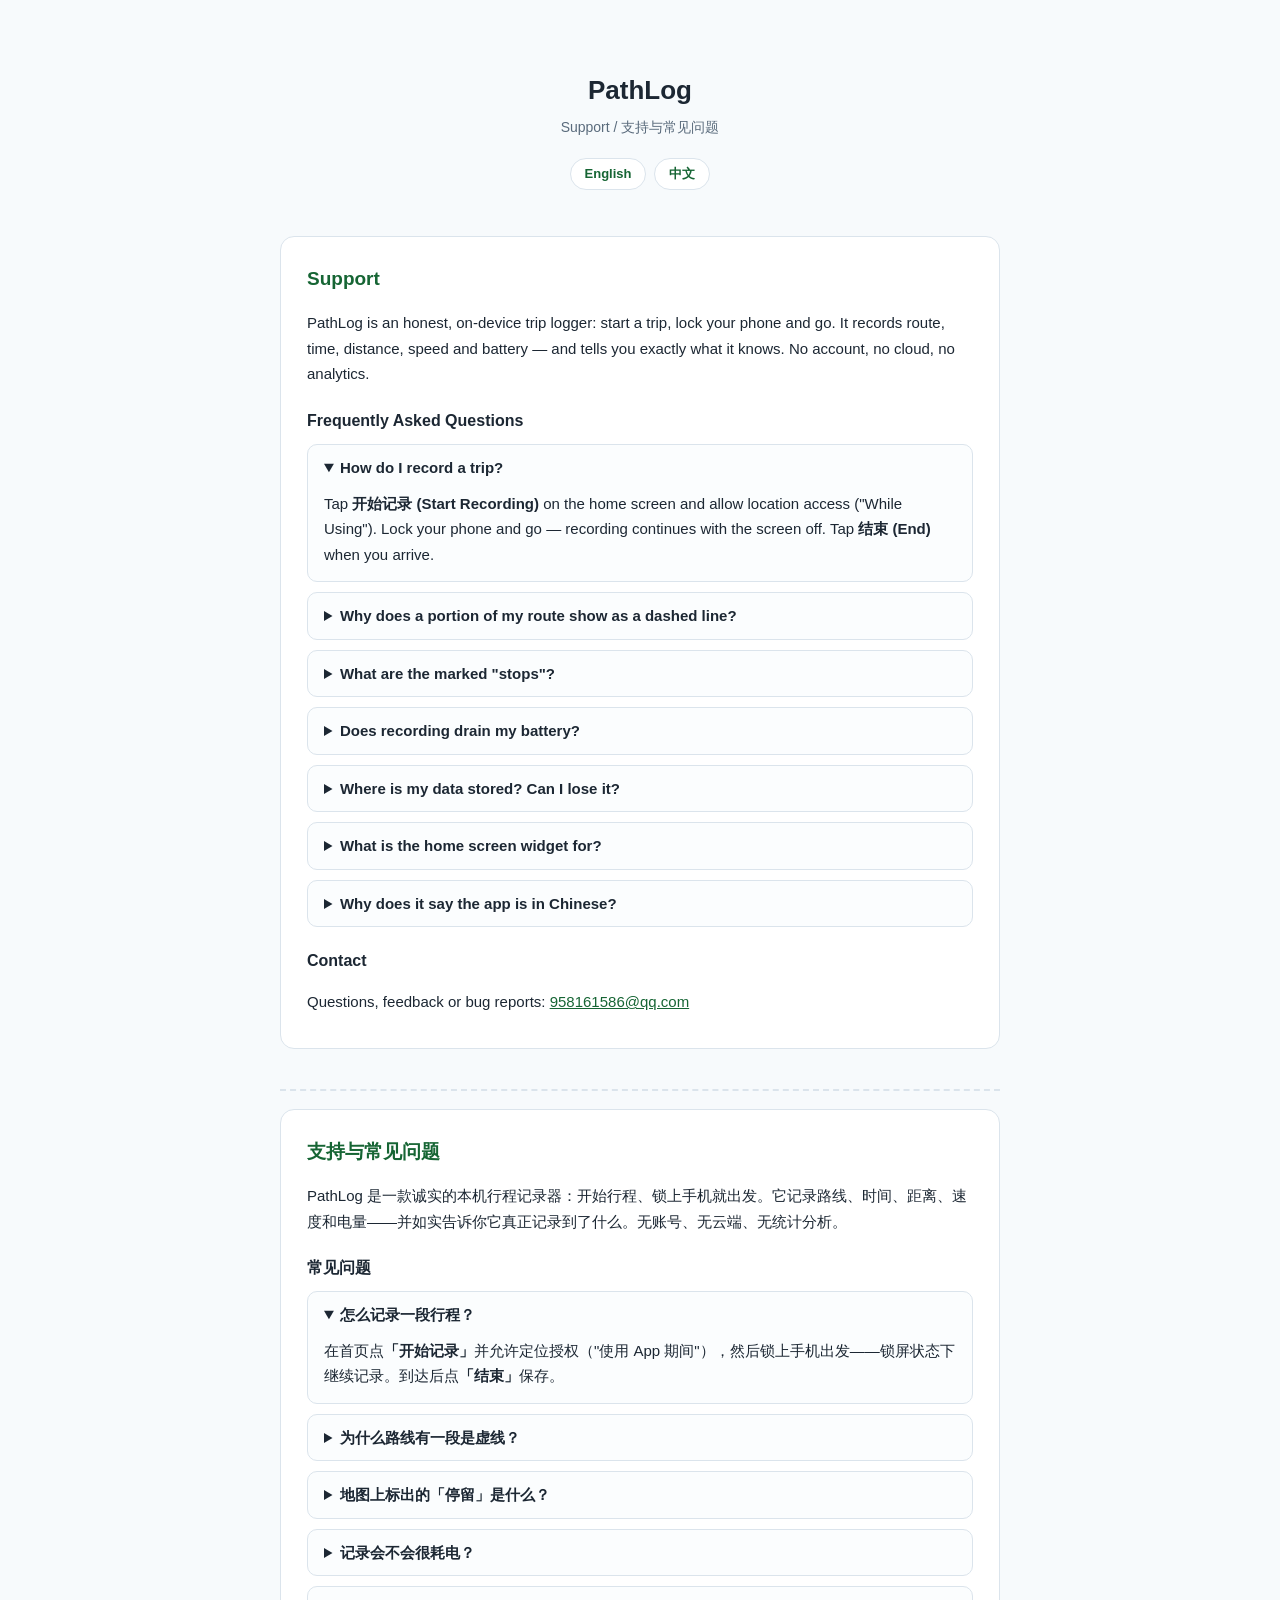
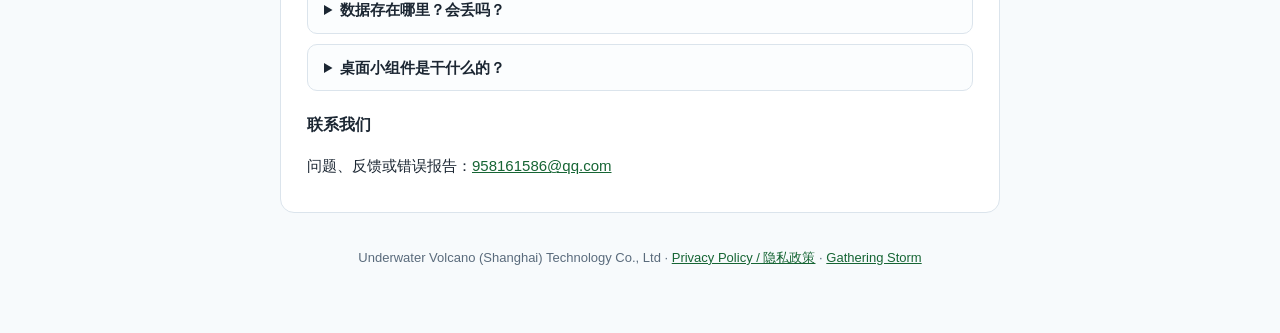
==== pathlog/support.html @ 586e4e6e "Add PathLog privacy policy and support pages" ====
<!DOCTYPE html>
<html lang="en">
<head>
<meta charset="UTF-8">
<meta name="viewport" content="width=device-width, initial-scale=1.0">
<title>Support — PathLog</title>
<style>
  :root { --ink:#1c2733; --muted:#5a6b7c; --accent:#166534; --line:#dbe4ec; --bg:#f7fafc; }
  * { box-sizing: border-box; }
  body { margin:0; font-family:-apple-system,"SF Pro Text","PingFang SC","Helvetica Neue",Arial,sans-serif; color:var(--ink); background:var(--bg); line-height:1.7; }
  .wrap { max-width:760px; margin:0 auto; padding:24px 20px 64px; }
  header.app { text-align:center; padding:36px 0 20px; }
  header.app h1 { font-size:26px; margin:8px 0 4px; }
  header.app p.sub { color:var(--muted); margin:0; font-size:14px; }
  .lang-switch { display:flex; gap:8px; justify-content:center; margin:18px 0 8px; }
  .lang-switch a { text-decoration:none; font-size:13px; font-weight:600; color:var(--accent); border:1px solid var(--line); border-radius:999px; padding:4px 14px; background:#fff; }
  section.card { background:#fff; border:1px solid var(--line); border-radius:14px; padding:26px 26px 18px; margin-top:18px; }
  section.card h2 { font-size:19px; margin:0 0 12px; color:var(--accent); }
  section.card h3 { font-size:16px; margin:20px 0 6px; }
  section.card p, section.card li { font-size:15px; }
  ul { padding-left:22px; }
  details { border:1px solid var(--line); border-radius:10px; padding:10px 16px; margin:10px 0; background:#fbfdfe; }
  details summary { font-weight:600; font-size:15px; cursor:pointer; }
  details p { margin:10px 0 4px; }
  a { color:var(--accent); }
  footer { text-align:center; color:var(--muted); font-size:13px; margin-top:34px; }
  hr.divider { border:none; border-top:2px dashed var(--line); margin:40px 0 8px; }
</style>
</head>
<body>
<div class="wrap">

  <header class="app">
    <h1>PathLog</h1>
    <p class="sub">Support / 支持与常见问题</p>
    <nav class="lang-switch">
      <a href="#english">English</a>
      <a href="#chinese">中文</a>
    </nav>
  </header>

  <!-- ===================== ENGLISH ===================== -->
  <section class="card" id="english">
    <h2>Support</h2>
    <p>PathLog is an honest, on-device trip logger: start a trip, lock your phone and go.
    It records route, time, distance, speed and battery — and tells you exactly what it knows.
    No account, no cloud, no analytics.</p>

    <h3>Frequently Asked Questions</h3>

    <details open>
      <summary>How do I record a trip?</summary>
      <p>Tap <strong>开始记录 (Start Recording)</strong> on the home screen and allow location access ("While Using"). Lock your phone and go — recording continues with the screen off. Tap <strong>结束 (End)</strong> when you arrive.</p>
    </details>

    <details>
      <summary>Why does a portion of my route show as a dashed line?</summary>
      <p>That is an honest gap: GPS signal was lost or too imprecise for that stretch. PathLog never invents a route — distances and speeds only count where real location samples exist.</p>
    </details>

    <details>
      <summary>What are the marked "stops"?</summary>
      <p>When several precise samples stay within a small range for a few minutes, PathLog marks a <em>likely</em> stop. Stops are estimates and are labeled as such — they are never presented as confirmed facts.</p>
    </details>

    <details>
      <summary>Does recording drain my battery?</summary>
      <p>Continuous GPS uses more power than normal use. PathLog only requests location while a trip is running and stops immediately when you end it. Battery level is shown alongside your route so you can see the real cost of each trip.</p>
    </details>

    <details>
      <summary>Where is my data stored? Can I lose it?</summary>
      <p>Entirely on your device — there is no account and no server. Deleting the app deletes all trips, so keep that in mind. Backups depend on your device's own backup settings; PathLog does not upload anything.</p>
    </details>

    <details>
      <summary>What is the home screen widget for?</summary>
      <p>The widget starts a recording and opens your trips. The lock screen Live Activity and Dynamic Island show live status — duration, distance and recent speed — while a trip is running.</p>
    </details>

    <details>
      <summary>Why does it say the app is in Chinese?</summary>
      <p>The current version's interface is in Chinese; an English interface is planned for an upcoming update. The review steps above map the few buttons you need.</p>
    </details>

    <h3>Contact</h3>
    <p>Questions, feedback or bug reports:
    <a href="mailto:958161586@qq.com">958161586@qq.com</a></p>
  </section>

  <hr class="divider">

  <!-- ===================== CHINESE ===================== -->
  <section class="card" id="chinese">
    <h2>支持与常见问题</h2>
    <p>PathLog 是一款诚实的本机行程记录器：开始行程、锁上手机就出发。它记录路线、时间、距离、速度和电量——并如实告诉你它真正记录到了什么。无账号、无云端、无统计分析。</p>

    <h3>常见问题</h3>

    <details open>
      <summary>怎么记录一段行程？</summary>
      <p>在首页点<strong>「开始记录」</strong>并允许定位授权（"使用 App 期间"），然后锁上手机出发——锁屏状态下继续记录。到达后点<strong>「结束」</strong>保存。</p>
    </details>

    <details>
      <summary>为什么路线有一段是虚线？</summary>
      <p>那是诚实的空白：这段 GPS 信号丢失或精度太差。PathLog 绝不编造路线——距离和速度只按真实定位样本计算。</p>
    </details>

    <details>
      <summary>地图上标出的「停留」是什么？</summary>
      <p>当多个较精确的定位样本在小的范围内持续几分钟，PathLog 会标记一个<strong>疑似</strong>停留。停留是推测，界面会明确标注——不会被当成确定的事实。</p>
    </details>

    <details>
      <summary>记录会不会很耗电？</summary>
      <p>持续定位比日常使用更耗电。PathLog 只在行程进行中请求定位，行程结束立即停止。地图上会显示行程中记录到的电量，每次行程的真实开销一目了然。</p>
    </details>

    <details>
      <summary>数据存在哪里？会丢吗？</summary>
      <p>完全存在你的设备上——没有账号，也没有服务器。删除 App 会删除全部行程，请留意。备份取决于你设备自身的备份设置；PathLog 不上传任何东西。</p>
    </details>

    <details>
      <summary>桌面小组件是干什么的？</summary>
      <p>小组件可以开始记录并打开行程列表。行程进行中，锁屏实时活动和灵动岛会显示状态——用时、距离和最近区间速度。</p>
    </details>

    <h3>联系我们</h3>
    <p>问题、反馈或错误报告：<a href="mailto:958161586@qq.com">958161586@qq.com</a></p>
  </section>

  <footer>
    Underwater Volcano (Shanghai) Technology Co., Ltd ·
    <a href="index.html">Privacy Policy / 隐私政策</a> ·
    <a href="../">Gathering Storm</a>
  </footer>

</div>
</body>
</html>
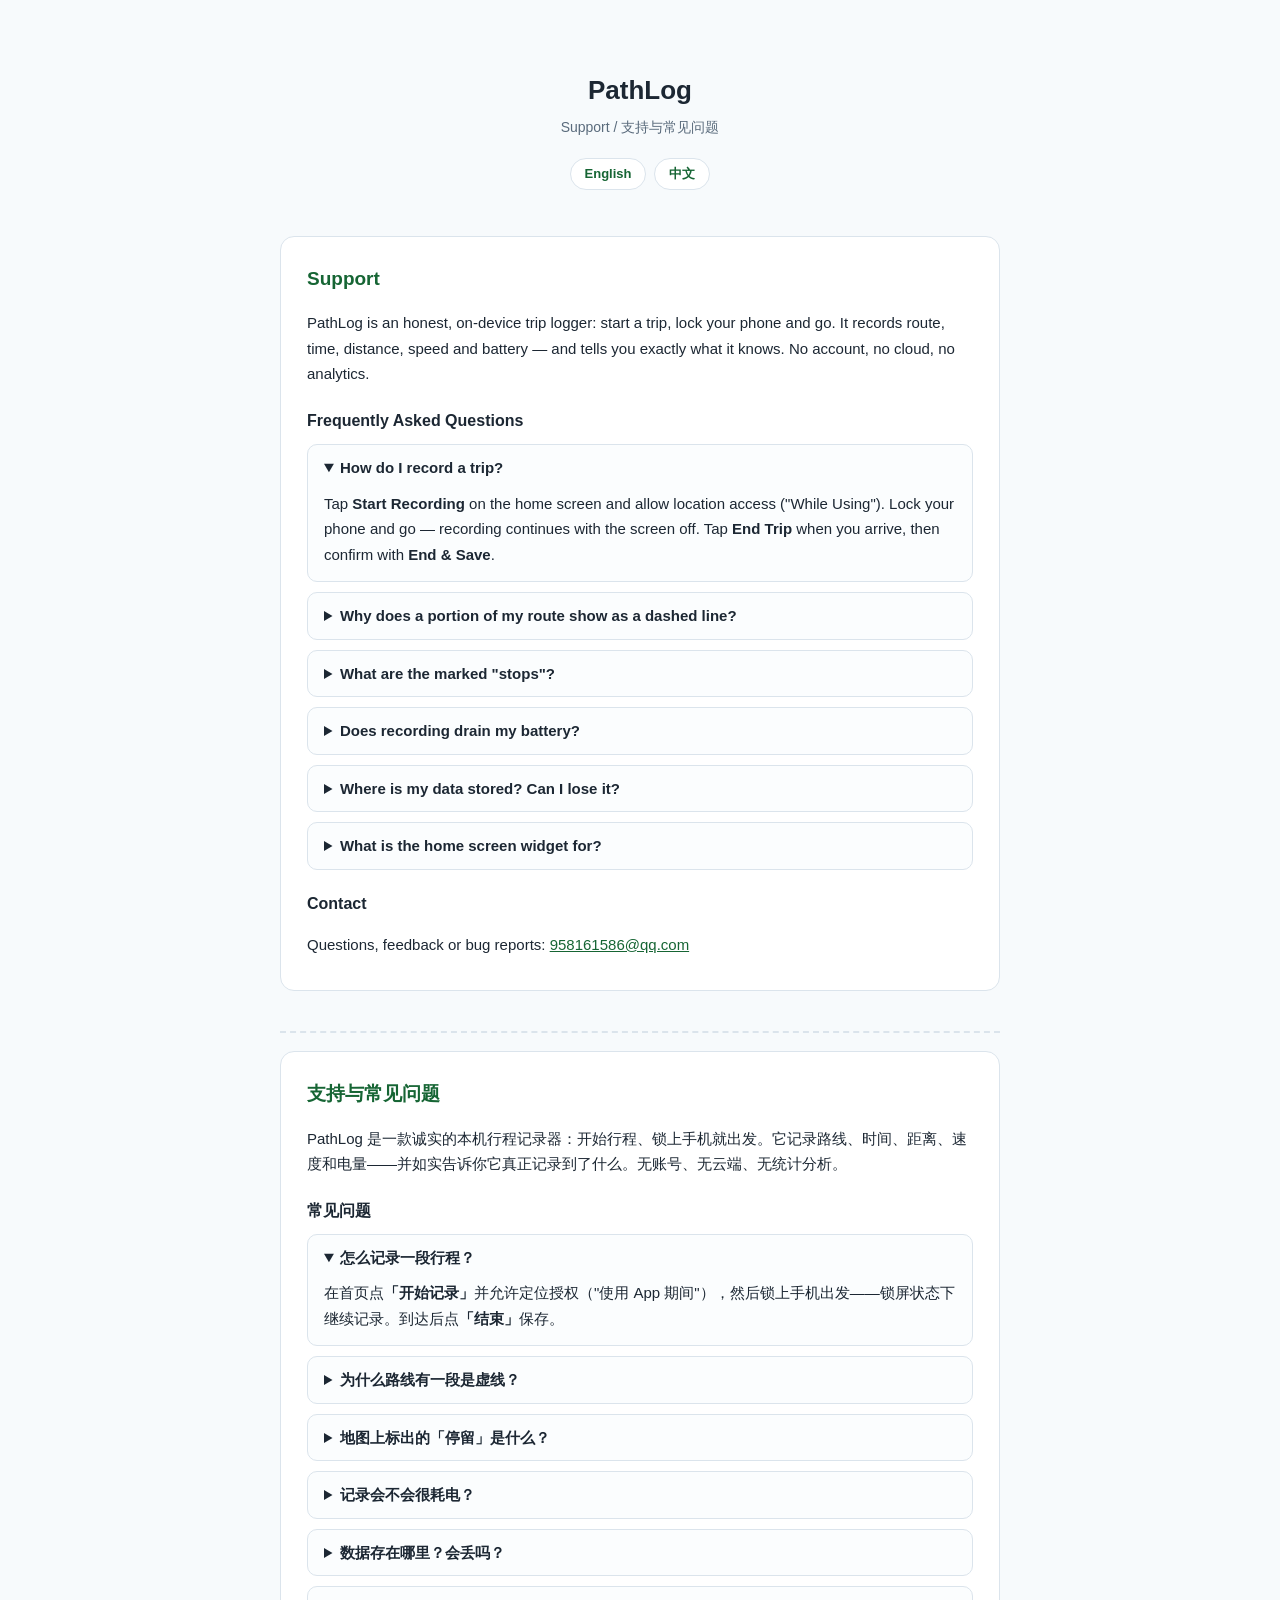
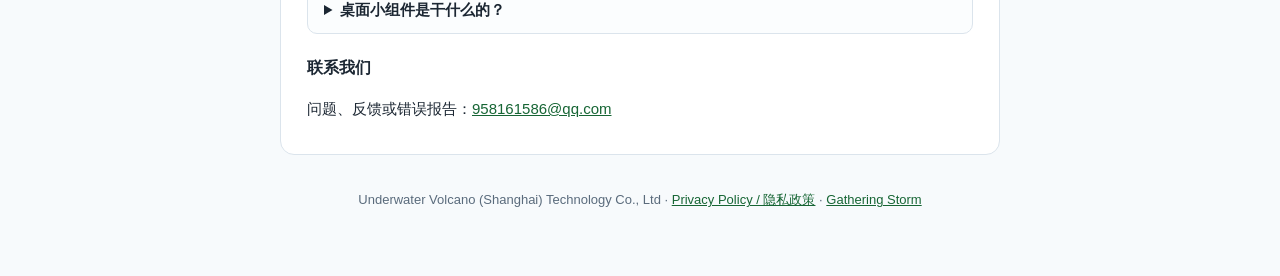
==== commit d3350650: "Use English button labels in English support copy" ====
--- a/pathlog/support.html
+++ b/pathlog/support.html
@@ -50,7 +50,7 @@
 
     <details open>
       <summary>How do I record a trip?</summary>
-      <p>Tap <strong>开始记录 (Start Recording)</strong> on the home screen and allow location access ("While Using"). Lock your phone and go — recording continues with the screen off. Tap <strong>结束 (End)</strong> when you arrive.</p>
+      <p>Tap <strong>Start Recording</strong> on the home screen and allow location access ("While Using"). Lock your phone and go — recording continues with the screen off. Tap <strong>End Trip</strong> when you arrive, then confirm with <strong>End &amp; Save</strong>.</p>
     </details>
 
     <details>
@@ -76,11 +76,6 @@
     <details>
       <summary>What is the home screen widget for?</summary>
       <p>The widget starts a recording and opens your trips. The lock screen Live Activity and Dynamic Island show live status — duration, distance and recent speed — while a trip is running.</p>
-    </details>
-
-    <details>
-      <summary>Why does it say the app is in Chinese?</summary>
-      <p>The current version's interface is in Chinese; an English interface is planned for an upcoming update. The review steps above map the few buttons you need.</p>
     </details>
 
     <h3>Contact</h3>
